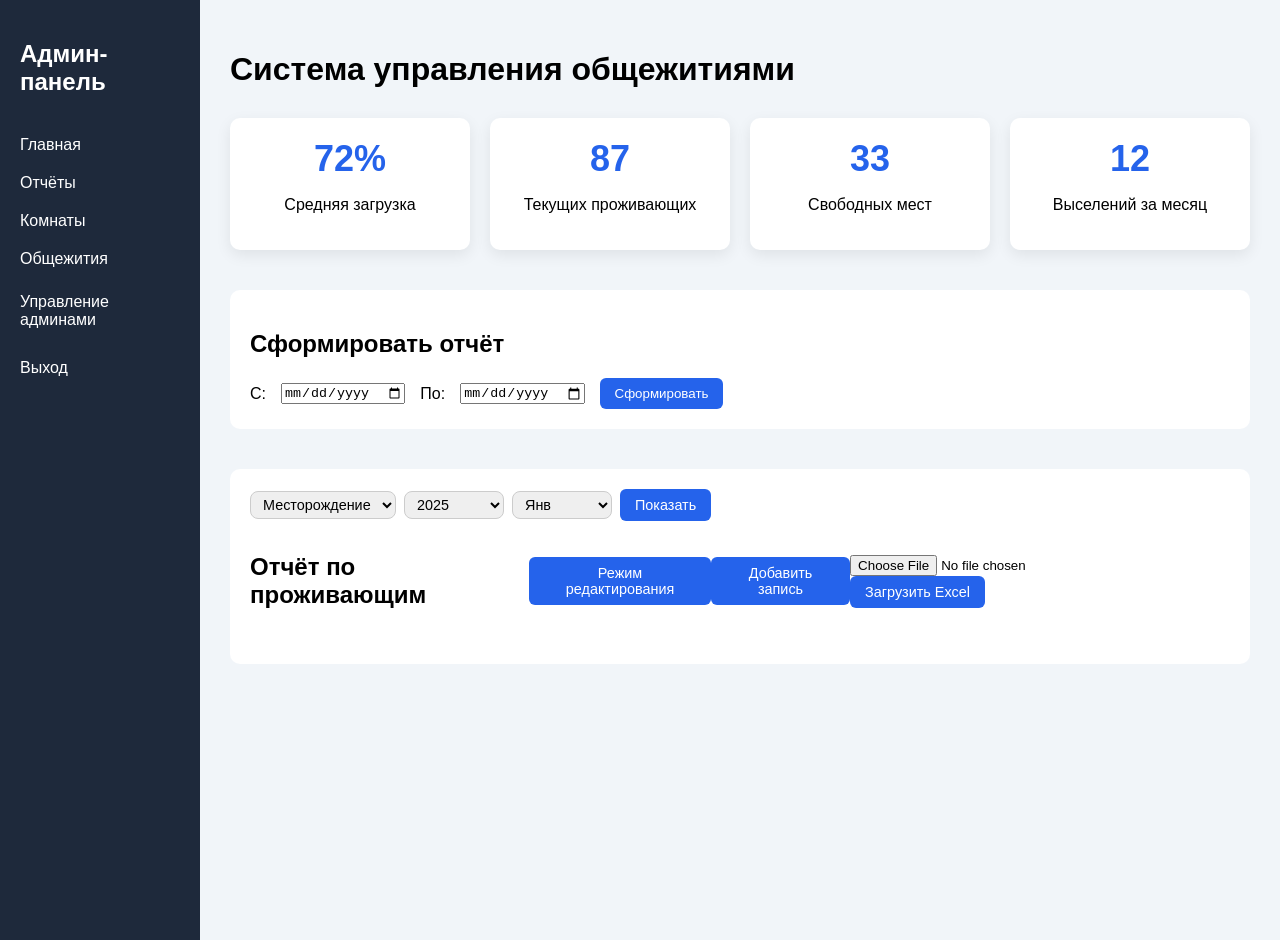
==== frontend/index.html @ bf13a244 "Асинхронность без поиска функции" ====
<!DOCTYPE html>
<html lang="ru">
<head>
    <meta charset="UTF-8">
    <title>Административная система общежитий</title>
    <link rel="stylesheet" href="css/style.css">
</head>
<body>

<div class="container">

    <aside class="sidebar">
        <h2>Админ-панель</h2>
        <ul>
            <li>Главная</li>
            <li>Отчёты</li>
            <li>Комнаты</li>
            <li>Общежития</li>
            <li><a href="/admin_management">Управление админами</a></li>
            <li><a href="/logout">Выход</a></li>
        </ul>
    </aside>
    <div class="main-content">
        <header>
            <h1>Система управления общежитиями</h1>
        </header>
        <section class="cards">
            <div class="card">
                <h2>72%</h2>
                <p>Средняя загрузка</p>
            </div>
            <div class="card">
                <h2>87</h2>
                <p>Текущих проживающих</p>
            </div>
            <div class="card">
                <h2>33</h2>
                <p>Свободных мест</p>
            </div>
            <div class="card">
                <h2>12</h2>
                <p>Выселений за месяц</p>
            </div>
        </section>

        <section class="report-section">
            <h2>Сформировать отчёт</h2>
            <div class="report-form">
                <label>С:</label>
                <input type="date" id="dateFrom">
                <label>По:</label>
                <input type="date" id="dateTo">
                <button onclick="downloadReport()">Сформировать</button>
            </div>
        </section>

        <section class="table-section">
            <div class="filters compact">
                <select id="fieldFilter" class="filter-select">
                    <option value="">Месторождение</option>
                </select>
                <select id="yearFilter" class="filter-select">
                    <option value="2024">2024</option>
                    <option value="2025" selected>2025</option>
                    <option value="2026">2026</option>
                </select>
                <select id="monthFilter" class="filter-select">
                    <option value="1">Янв</option>
                    <option value="2">Фев</option>
                    <option value="3">Мар</option>
                    <option value="4">Апр</option>
                    <option value="5">Май</option>
                    <option value="6">Июн</option>
                    <option value="7">Июл</option>
                    <option value="8">Авг</option>
                    <option value="9">Сен</option>
                    <option value="10">Окт</option>
                    <option value="11">Ноя</option>
                    <option value="12">Дек</option>
                </select>
                <button onclick="loadCalendar()" class="btn-compact">Показать</button>
            </div>

            <div class="table-header">
                <h2>Отчёт по проживающим</h2>
                <button id="editModeBtn" onclick="toggleEditMode()" class="stardartButton">Режим редактирования</button>
                <button id="addResidentBtn" class="stardartButton">Добавить запись</button>
                <form id="uploadForm" enctype="multipart/form-data">
                    <input type="file" id="excelFile" accept=".xlsx,.xls">
                    <button type="submit" class="stardartButton">Загрузить Excel</button>
                </form>
            </div>


            <table>
                <thead id="calendarHead"></thead>
                <tbody id="calendarBody"></tbody>
            </table>
        </section>
    </div>
</div>
<script src="js/app.js"></script>
</body>
</html>
---- frontend/css/style.css ----
body {
    margin: 0;
    font-family: Arial, sans-serif;
    background-color: #f1f5f9;
}

.container {
    display: flex;
}
#calendarBody .edit-input,
#calendarBody .edit-select {
    width: 100%;
    box-sizing: border-box;
}
.sidebar {
    width: 220px;
    background-color: #1e293b;
    color: white;
    height: 100vh;
    padding: 20px;
}

.sidebar h2 {
    margin-bottom: 30px;
}

.sidebar ul {
    list-style: none;
    padding: 0;
}

.sidebar li {
    padding: 10px 0;
    cursor: pointer;
}

.sidebar li:hover {
    color: #38bdf8;
}

.main-content {
    flex: 1;
    padding: 30px;
}

header {
    margin-bottom: 30px;
}

.cards {
    display: flex;
    gap: 20px;
}

.card {
    background: white;
    padding: 20px;
    width: 200px;
    border-radius: 10px;
    box-shadow: 0 5px 15px rgba(0,0,0,0.08);
    text-align: center;
}

.card h2 {
    font-size: 36px;
    margin: 0;
    color: #2563eb;
}

.report-section {
    margin-top: 40px;
    background: white;
    padding: 20px;
    border-radius: 10px;
}

.report-form {
    display: flex;
    gap: 15px;
    align-items: center;
}

.report-form button {
    background-color: #2563eb;
    color: white;
    border: none;
    padding: 8px 15px;
    border-radius: 6px;
    cursor: pointer;
}

.table-section {
    margin-top: 40px;
    background: white;
    padding: 20px;
    border-radius: 10px;
}

table {
    border-collapse: collapse;
    width: 100%;
    font-size: 0.85rem;
}

table th, table td {
    padding: 4px 6px;
    text-align: center;
    border: 1px solid #ddd;
}

table th {
    background-color: #f0f0f0;
    font-weight: 600;
}

th, td {
    padding: 10px;
    border-bottom: 1px solid #e2e8f0;
    text-align: left;
}

th {
    background-color: #f1f5f9;
}

tr:hover {
    background-color: #f8fafc;
}

.sidebar a {
    text-decoration: none;
    color: inherit;
    display: block;
    padding: 5px 0;
}

.sidebar a:hover {
    background-color: #e5e7eb;
    border-radius: 5px;
}

.table-header {
    display: flex;
    justify-content: space-between;
    align-items: center;
    margin-bottom: 15px;
}

.day-select:focus,
.day-select:hover {
    outline: 2px solid #6a5acd;
    background-color: #f0f0ff;
}

.day-select.drag-highlight {
    background-color: #cce5ff;
}
.day-select {
    padding: 2px 4px;
    font-size: 12px;
    min-width: 70px;
}

.day-select.dragging {
    background-color: #e0f7fa;
}

/* Компактные фильтры и формы */
.filters.compact, .add-resident.compact {
    display: flex;
    flex-wrap: wrap;
    gap: 8px;
    align-items: center;
    margin-bottom: 12px;
}

.filter-select, .add-resident.compact input, .add-resident.compact select {
    padding: 4px 8px;
    border-radius: 8px;
    border: 1px solid #ccc;
    font-size: 0.9rem;
    min-width: 100px;
    transition: all 0.2s ease;
}

.filter-select:focus, .add-resident.compact input:focus, .add-resident.compact select:focus {
    outline: none;
    border-color: #8a2be2;
    box-shadow: 0 0 5px rgba(138, 43, 226, 0.5);
}

.btn-compact {
    padding: 8px 15px;
    border-radius: 6px;
    border: none;
    background-color: #2563eb;
    color: white;
    font-size: 0.9rem;
    cursor: pointer;
    transition: all 0.2s ease;
}


.btn-compact:hover {
    background-color: #2563eb;
}

td select.day-select {
    padding: 1px 4px;       /* минимальные отступы */
    font-size: 0.65rem;     /* маленький шрифт */
    border-radius: 4px;     /* чуть меньше скругление */
    border: 1px solid #ccc;
    background-color: #f9f9f9;
    min-width: 50px;        /* меньше ширина */
    width: 85px;
    height: 20px;           /* фиксированная высота */
    cursor: pointer;
    transition: all 0.2s ease;
}

td select.day-select:focus {
    outline: none;
    border-color: #8a2be2;
    box-shadow: 0 0 3px rgba(138, 43, 226, 0.5);
}


body.dark-theme {
    background-color: #1e1e1e;
    color: #ddd;
}

body.dark-theme .sidebar {
    background-color: #2c2c2c;
    color: #ddd;
}

body.dark-theme .card {
    background-color: #2c2c2c;
    color: #fff;
}

body.dark-theme table {
    background-color: #2c2c2c;
    color: #ddd;
}

body.dark-theme th {
    background-color: #3a3a3a;
}

body.dark-theme td select.day-select {
    background-color: #3a3a3a;
    color: #ddd;
    border-color: #555;
}

body.dark-theme .btn-compact {
    background-color: #2563eb;
    color: #fff;
}

body {
    transition: background-color 0.3s, color 0.3s;
}

.blackButton {
    padding: 4px 10px;
    border-radius: 8px;
    border: none;
    background-color: #8a2be2;
    color: white;
    font-size: 0.9rem;
    cursor: pointer;
    transition: all 0.2s ease;
}

.stardartButton {
    padding: 8px 15px;
    border-radius: 6px;
    border: none;
    background-color: #2563eb;
    color: white;
    font-size: 0.9rem;
    cursor: pointer;
    transition: all 0.2s ease;
}
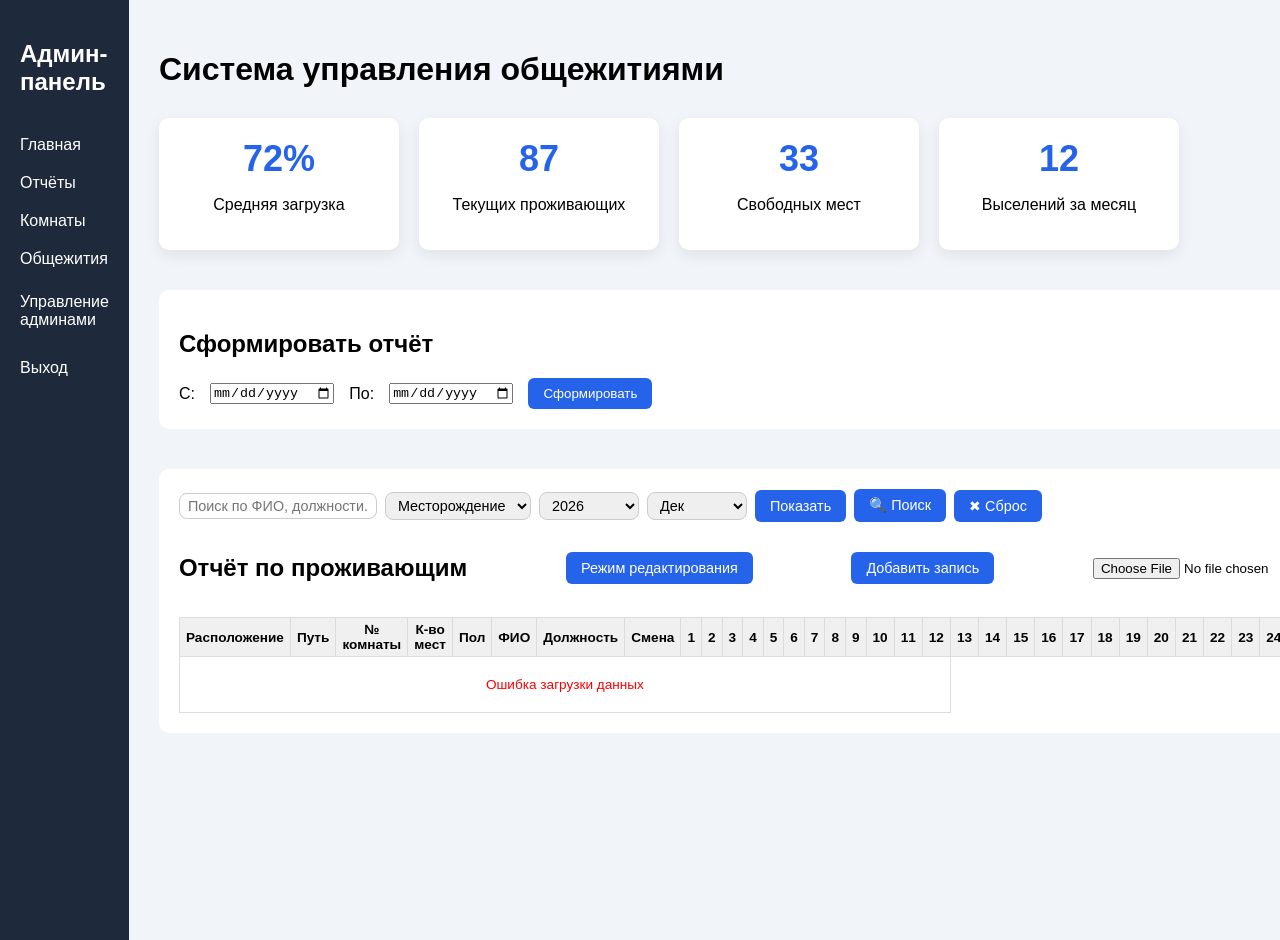
==== commit d4d18923: "Асинхронность + поиск рабочий + сформирование отчета" ====
--- a/frontend/index.html
+++ b/frontend/index.html
@@ -20,10 +20,12 @@
             <li><a href="/logout">Выход</a></li>
         </ul>
     </aside>
+    
     <div class="main-content">
         <header>
             <h1>Система управления общежитиями</h1>
         </header>
+        
         <section class="cards">
             <div class="card">
                 <h2>72%</h2>
@@ -56,14 +58,19 @@
 
         <section class="table-section">
             <div class="filters compact">
+                <!-- Поиск по слову -->
+                <input type="text" id="searchWord" placeholder="Поиск по ФИО, должности..." class="filter-select">
+                
                 <select id="fieldFilter" class="filter-select">
                     <option value="">Месторождение</option>
                 </select>
+            
                 <select id="yearFilter" class="filter-select">
                     <option value="2024">2024</option>
                     <option value="2025" selected>2025</option>
                     <option value="2026">2026</option>
                 </select>
+                
                 <select id="monthFilter" class="filter-select">
                     <option value="1">Янв</option>
                     <option value="2">Фев</option>
@@ -78,7 +85,11 @@
                     <option value="11">Ноя</option>
                     <option value="12">Дек</option>
                 </select>
+                
+                <!-- Кнопки -->
                 <button onclick="loadCalendar()" class="btn-compact">Показать</button>
+                <button onclick="searchResidents()" class="btn-compact">🔍 Поиск</button>
+                <button onclick="clearSearch()" class="btn-compact">✖ Сброс</button>
             </div>
 
             <div class="table-header">
@@ -91,7 +102,6 @@
                 </form>
             </div>
 
-
             <table>
                 <thead id="calendarHead"></thead>
                 <tbody id="calendarBody"></tbody>
@@ -99,6 +109,7 @@
         </section>
     </div>
 </div>
+
 <script src="js/app.js"></script>
 </body>
-</html>
+</html>
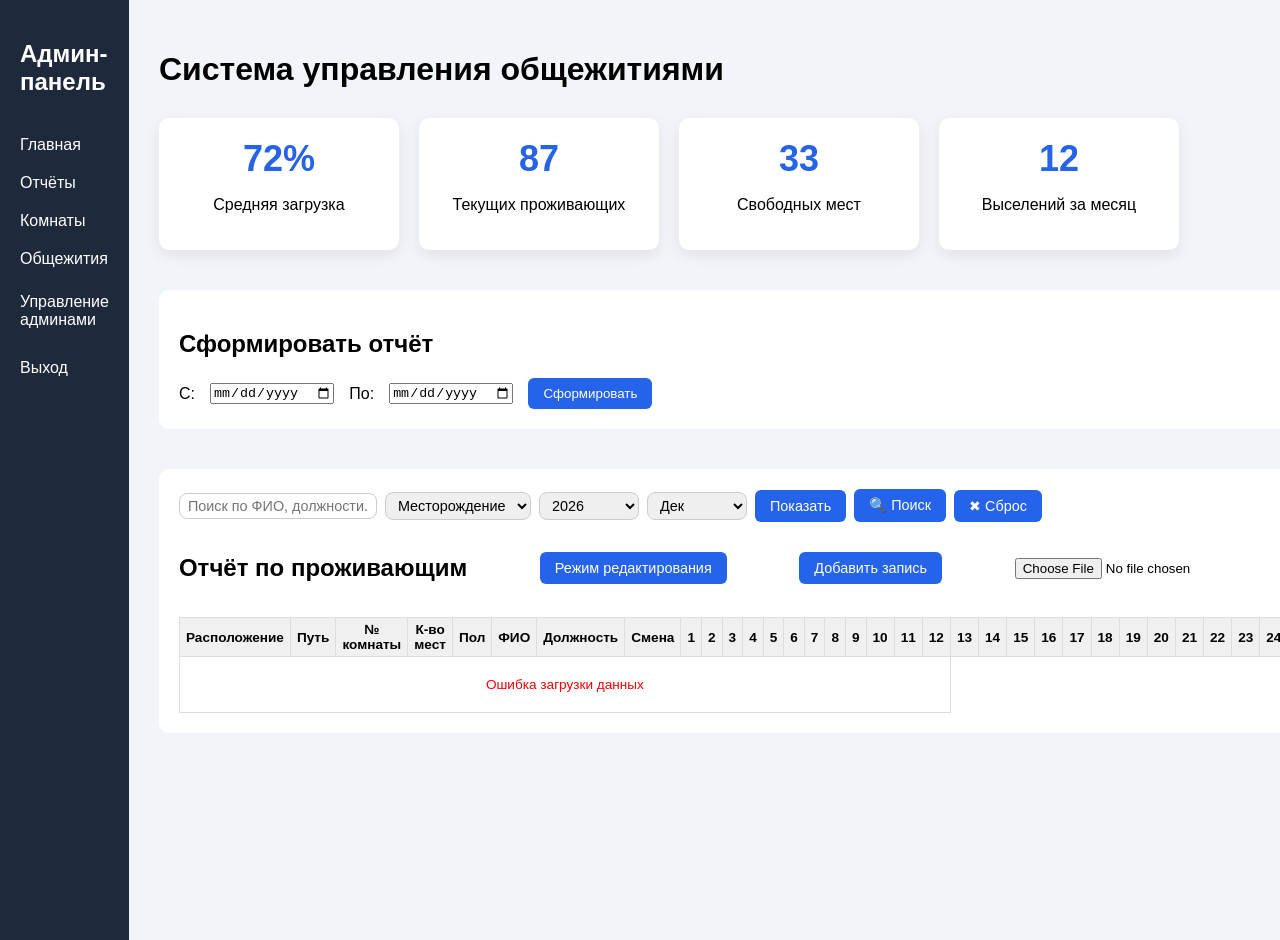
==== commit 66412cc4: "Короче + парсинг exal + убрал везде workplace так как есть customer" ====
--- a/frontend/index.html
+++ b/frontend/index.html
@@ -96,10 +96,8 @@
                 <h2>Отчёт по проживающим</h2>
                 <button id="editModeBtn" onclick="toggleEditMode()" class="stardartButton">Режим редактирования</button>
                 <button id="addResidentBtn" class="stardartButton">Добавить запись</button>
-                <form id="uploadForm" enctype="multipart/form-data">
-                    <input type="file" id="excelFile" accept=".xlsx,.xls">
-                    <button type="submit" class="stardartButton">Загрузить Excel</button>
-                </form>
+                <input type="file" id="excelFile" accept=".xlsx,.xls" style="display:inline-block; margin-right:10px;">
+                <button onclick="uploadExcel()" class="stardartButton" type="button">Загрузить Excel</button>
             </div>
 
             <table>
@@ -112,4 +110,21 @@
 
 <script src="js/app.js"></script>
 </body>
-</html>+</html>
+
+
+
+
+
+
+
+
+
+
+
+
+
+
+
+
+
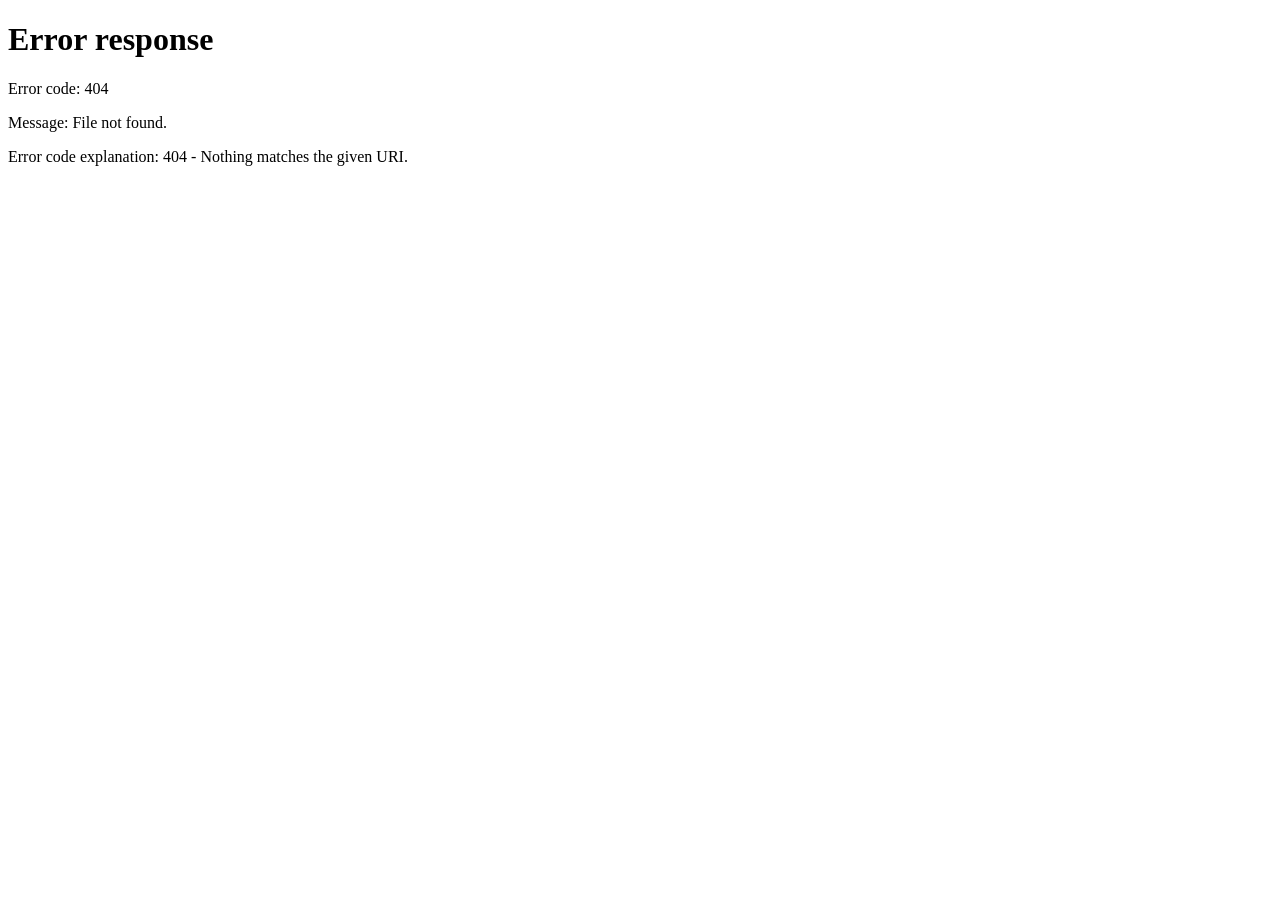
==== commit 42568182: "создание переработки" ====
--- a/frontend/index.html
+++ b/frontend/index.html
@@ -4,15 +4,19 @@
     <meta charset="UTF-8">
     <title>Административная система общежитий</title>
     <link rel="stylesheet" href="css/style.css">
+    <!-- Библиотека для Excel (если понадобится экспорт) -->
+    <script src="https://cdn.sheetjs.com/xlsx-0.20.2/package/dist/xlsx.full.min.js"></script>
 </head>
 <body>
 
 <div class="container">
 
+    <!-- Боковое меню -->
     <aside class="sidebar">
         <h2>Админ-панель</h2>
         <ul>
-            <li>Главная</li>
+            <li id="mainMenuLink">Главная</li>
+            <li id="overtimeReportLink">Отчёт по переработкам</li>
             <li>Отчёты</li>
             <li>Комнаты</li>
             <li>Общежития</li>
@@ -20,111 +24,114 @@
             <li><a href="/logout">Выход</a></li>
         </ul>
     </aside>
-    
+
+    <!-- Основной контент -->
     <div class="main-content">
-        <header>
-            <h1>Система управления общежитиями</h1>
-        </header>
-        
-        <section class="cards">
-            <div class="card">
-                <h2>72%</h2>
-                <p>Средняя загрузка</p>
-            </div>
-            <div class="card">
-                <h2>87</h2>
-                <p>Текущих проживающих</p>
-            </div>
-            <div class="card">
-                <h2>33</h2>
-                <p>Свободных мест</p>
-            </div>
-            <div class="card">
-                <h2>12</h2>
-                <p>Выселений за месяц</p>
-            </div>
-        </section>
 
-        <section class="report-section">
-            <h2>Сформировать отчёт</h2>
-            <div class="report-form">
-                <label>С:</label>
-                <input type="date" id="dateFrom">
-                <label>По:</label>
-                <input type="date" id="dateTo">
-                <button onclick="downloadReport()">Сформировать</button>
-            </div>
-        </section>
+        <!-- Секции, видимые по умолчанию (Главная) -->
+        <div id="defaultSections">
+            <header>
+                <h1>Система управления общежитиями</h1>
+            </header>
 
-        <section class="table-section">
-            <div class="filters compact">
-                <!-- Поиск по слову -->
-                <input type="text" id="searchWord" placeholder="Поиск по ФИО, должности..." class="filter-select">
-                
-                <select id="fieldFilter" class="filter-select">
-                    <option value="">Месторождение</option>
-                </select>
-            
-                <select id="yearFilter" class="filter-select">
-                    <option value="2024">2024</option>
-                    <option value="2025" selected>2025</option>
-                    <option value="2026">2026</option>
-                </select>
-                
-                <select id="monthFilter" class="filter-select">
-                    <option value="1">Янв</option>
-                    <option value="2">Фев</option>
-                    <option value="3">Мар</option>
-                    <option value="4">Апр</option>
-                    <option value="5">Май</option>
-                    <option value="6">Июн</option>
-                    <option value="7">Июл</option>
-                    <option value="8">Авг</option>
-                    <option value="9">Сен</option>
-                    <option value="10">Окт</option>
-                    <option value="11">Ноя</option>
-                    <option value="12">Дек</option>
-                </select>
-                
-                <!-- Кнопки -->
-                <button onclick="loadCalendar()" class="btn-compact">Показать</button>
-                <button onclick="searchResidents()" class="btn-compact">🔍 Поиск</button>
-                <button onclick="clearSearch()" class="btn-compact">✖ Сброс</button>
-            </div>
+            <!-- Карточки -->
+            <section class="cards">
+                <div class="card">
+                    <h2>72%</h2>
+                    <p>Средняя загрузка</p>
+                </div>
+                <div class="card">
+                    <h2>87</h2>
+                    <p>Текущих проживающих</p>
+                </div>
+                <div class="card">
+                    <h2>33</h2>
+                    <p>Свободных мест</p>
+                </div>
+                <div class="card">
+                    <h2>12</h2>
+                    <p>Выселений за месяц</p>
+                </div>
+            </section>
 
-            <div class="table-header">
-                <h2>Отчёт по проживающим</h2>
-                <button id="editModeBtn" onclick="toggleEditMode()" class="stardartButton">Режим редактирования</button>
-                <button id="addResidentBtn" class="stardartButton">Добавить запись</button>
-                <input type="file" id="excelFile" accept=".xlsx,.xls" style="display:inline-block; margin-right:10px;">
-                <button onclick="uploadExcel()" class="stardartButton" type="button">Загрузить Excel</button>
-            </div>
+            <!-- Форма обычного отчёта -->
+            <section class="report-section">
+                <h2>Сформировать отчёт</h2>
+                <div class="report-form">
+                    <label>С:</label>
+                    <input type="date" id="dateFrom">
+                    <label>По:</label>
+                    <input type="date" id="dateTo">
+                    <button onclick="downloadReport()">Сформировать</button>
+                </div>
+            </section>
 
-            <table>
-                <thead id="calendarHead"></thead>
-                <tbody id="calendarBody"></tbody>
-            </table>
-        </section>
-    </div>
-</div>
+            <!-- Таблица с проживающими -->
+            <section class="table-section">
+                <div class="filters compact">
+                    <input type="text" id="searchWord" placeholder="Поиск по ФИО, должности..." class="filter-select">
+                    <select id="fieldFilter" class="filter-select">
+                        <option value="">Месторождение</option>
+                    </select>
+                    <select id="yearFilter" class="filter-select">
+                        <option value="2024">2024</option>
+                        <option value="2025" selected>2025</option>
+                        <option value="2026">2026</option>
+                    </select>
+                    <select id="monthFilter" class="filter-select">
+                        <option value="1">Янв</option>
+                        <option value="2">Фев</option>
+                        <option value="3">Мар</option>
+                        <option value="4">Апр</option>
+                        <option value="5">Май</option>
+                        <option value="6">Июн</option>
+                        <option value="7">Июл</option>
+                        <option value="8">Авг</option>
+                        <option value="9">Сен</option>
+                        <option value="10">Окт</option>
+                        <option value="11">Ноя</option>
+                        <option value="12">Дек</option>
+                    </select>
+                    <button onclick="loadCalendar()" class="btn-compact">Показать</button>
+                    <button onclick="searchResidents()" class="btn-compact">🔍 Поиск</button>
+                    <button onclick="clearSearch()" class="btn-compact">✖ Сброс</button>
+                </div>
+
+                <div class="table-header">
+                    <h2>Отчёт по проживающим</h2>
+                    <button id="editModeBtn" onclick="toggleEditMode()" class="stardartButton">Режим редактирования</button>
+                    <button id="addResidentBtn" class="stardartButton">Добавить запись</button>
+                    <input type="file" id="excelFile" accept=".xlsx,.xls" style="display:inline-block; margin-right:10px;">
+                    <button onclick="uploadExcel()" class="stardartButton" type="button">Загрузить Excel</button>
+                </div>
+
+                <table>
+                    <thead id="calendarHead"></thead>
+                    <tbody id="calendarBody"></tbody>
+                </table>
+            </section>
+        </div>
+
+        <!-- Блок для отчёта по переработкам (изначально скрыт) -->
+        <div id="overtimeContainer" style="display: none;">
+            <section class="report-section">
+                <h2>📊 Отчёт по переработкам</h2>
+                <div class="report-form">
+                    <label>Дата начала:</label>
+                    <input type="date" id="overtimeStartDate">
+                    <label>Дата окончания:</label>
+                    <input type="date" id="overtimeEndDate">
+                    <label>Норма дней:</label>
+                    <input type="number" id="normDays" value="15" style="width: 80px;">
+                    <button id="generateOvertimeBtn" class="btn-compact">Сформировать отчёт (Excel)</button>
+                    <button id="backToMainBtn" class="btn-compact" style="background-color: #6c757d;">← Назад</button>
+                </div>
+            </section>
+        </div>
+
+    </div> <!-- .main-content -->
+</div> <!-- .container -->
 
 <script src="js/app.js"></script>
 </body>
-</html>
-
-
-
-
-
-
-
-
-
-
-
-
-
-
-
-
-
+</html>
